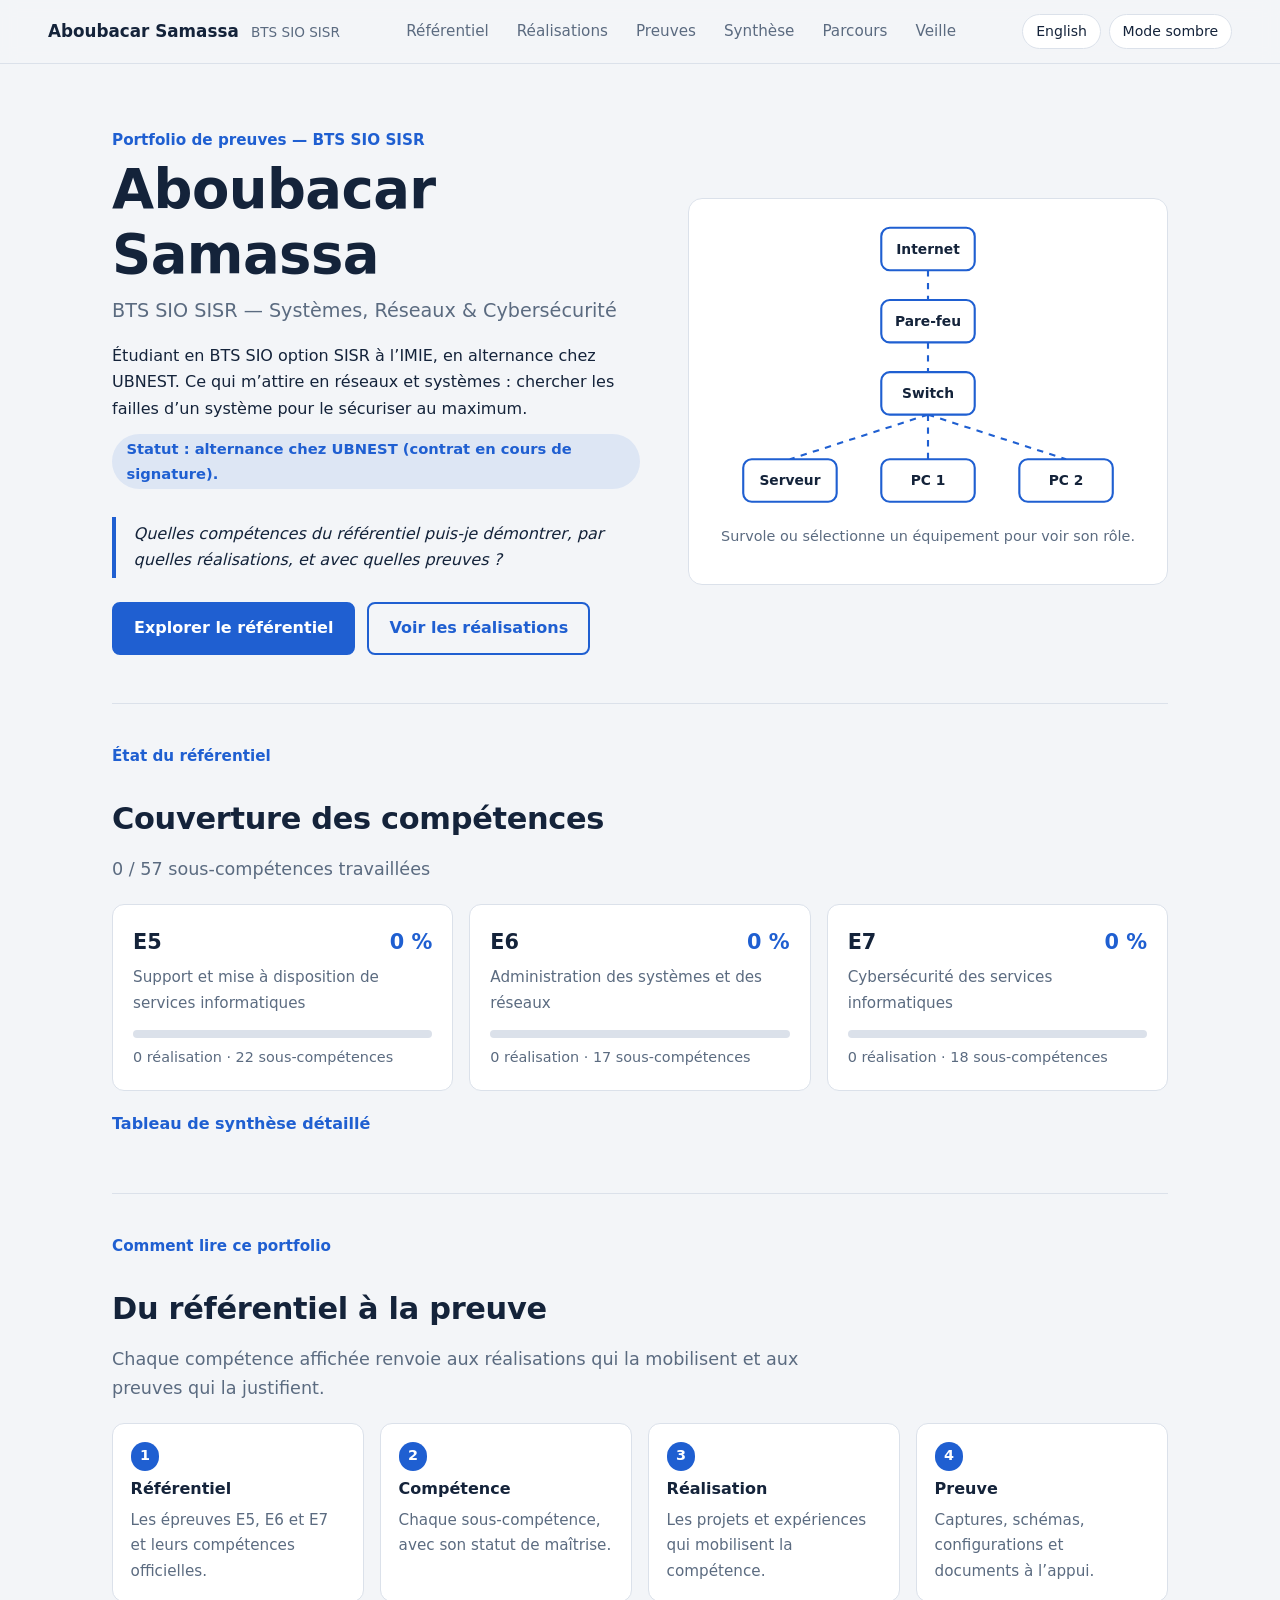
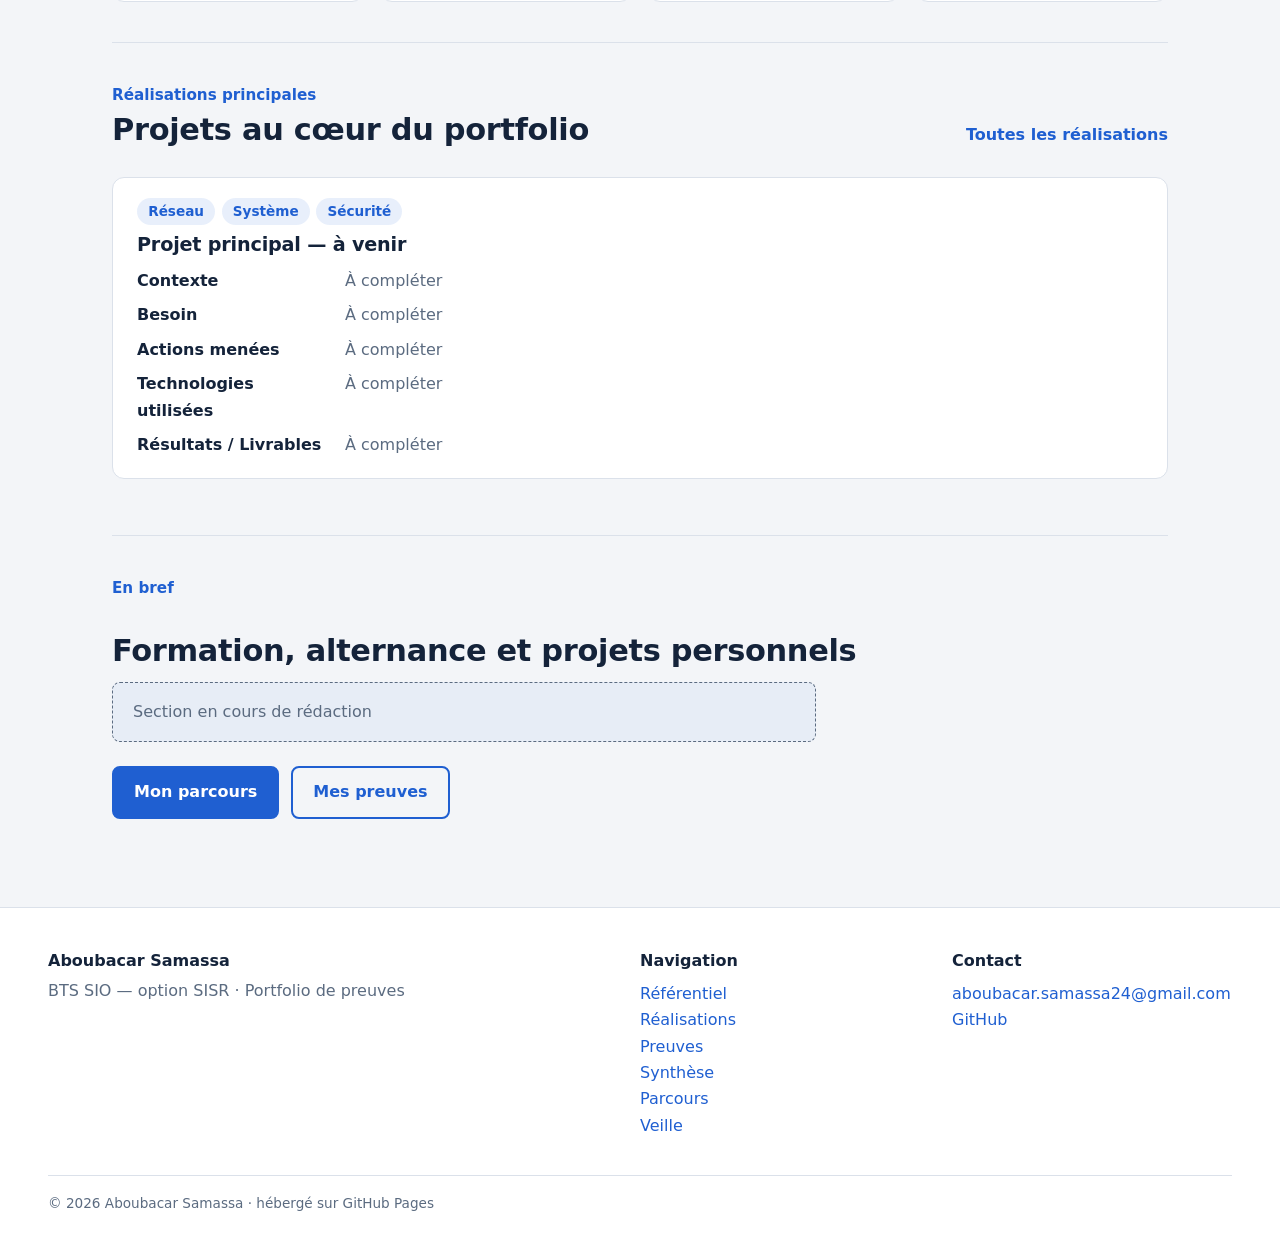
==== index.html @ 6299eace "Add files via upload" ====
<!DOCTYPE html>
<html lang="fr" data-theme="light">
<head>
<meta charset="utf-8">
<meta name="viewport" content="width=device-width, initial-scale=1">
<title>Aboubacar Samassa — Portfolio BTS SIO SISR</title>
<meta name="description" content="Portfolio de preuves — BTS SIO SISR · Aboubacar Samassa">
<script>(function(){var d=document.documentElement;d.classList.add("js");try{var s=localStorage.getItem("theme");d.dataset.theme=s||(matchMedia("(prefers-color-scheme: dark)").matches?"dark":"light")}catch(e){}})()</script>
<link rel="stylesheet" href="style.css?v=3">
</head>
<body>
<a class="skip" href="#main">Aller au contenu</a>
<header class="topbar">
  <a class="marque" href="index.html">Aboubacar Samassa <span>BTS SIO SISR</span></a>
  <nav aria-label="Navigation principale"><ul><li><a href="referentiel.html">Référentiel</a></li><li><a href="realisations.html">Réalisations</a></li><li><a href="preuves.html">Preuves</a></li><li><a href="synthese.html">Synthèse</a></li><li><a href="parcours.html">Parcours</a></li><li><a href="veille.html">Veille</a></li></ul></nav>
  <div class="outils"><a class="outil" href="index-en.html" hreflang="en" lang="en">English</a>
  <button class="outil" id="theme" type="button" aria-pressed="false">Mode sombre</button></div>
</header>
<main id="main">
<section class="hero">
  <div class="hero-texte">
    <p class="surtitre">Portfolio de preuves — BTS SIO SISR</p>
    <h1>Aboubacar Samassa</h1>
    <p class="accroche">BTS SIO SISR — Systèmes, Réseaux & Cybersécurité</p>
    <p class="intro">Étudiant en BTS SIO option SISR à l’IMIE, en alternance chez UBNEST. Ce qui m’attire en réseaux et systèmes : chercher les failles d’un système pour le sécuriser au maximum.</p>
    <p class="statut">Statut : alternance chez UBNEST (contrat en cours de signature).</p>
    <blockquote>Quelles compétences du référentiel puis-je démontrer, par quelles réalisations, et avec quelles preuves ?</blockquote>
    <p class="actions"><a class="bouton" href="referentiel.html">Explorer le référentiel</a> <a class="bouton clair" href="realisations.html">Voir les réalisations</a></p>
  </div>
  <figure class="schema"><svg viewBox="0 0 420 285" role="group" aria-label="Schéma réseau interactif"><line class="lien" x1="210" y1="52" x2="210" y2="80"/><line class="lien" x1="210" y1="120" x2="210" y2="148"/><line class="lien" x1="210" y1="188" x2="80" y2="230"/><line class="lien" x1="210" y1="188" x2="210" y2="230"/><line class="lien" x1="210" y1="188" x2="340" y2="230"/><g class="noeud" tabindex="0" role="button" aria-label="Internet : le réseau public, d’où arrivent les flux entrants." data-desc="Internet : le réseau public, d’où arrivent les flux entrants."><rect x="166" y="12" width="88" height="40" rx="8"/><text x="210" y="32">Internet</text></g><g class="noeud" tabindex="0" role="button" aria-label="Pare-feu : filtre le trafic et protège le réseau interne." data-desc="Pare-feu : filtre le trafic et protège le réseau interne."><rect x="166" y="80" width="88" height="40" rx="8"/><text x="210" y="100">Pare-feu</text></g><g class="noeud" tabindex="0" role="button" aria-label="Switch : relie entre elles les machines du réseau local." data-desc="Switch : relie entre elles les machines du réseau local."><rect x="166" y="148" width="88" height="40" rx="8"/><text x="210" y="168">Switch</text></g><g class="noeud" tabindex="0" role="button" aria-label="Serveur : héberge les services (annuaire, fichiers, web…)." data-desc="Serveur : héberge les services (annuaire, fichiers, web…)."><rect x="36" y="230" width="88" height="40" rx="8"/><text x="80" y="250">Serveur</text></g><g class="noeud" tabindex="0" role="button" aria-label="Poste client : l’utilisateur accède aux services du réseau." data-desc="Poste client : l’utilisateur accède aux services du réseau."><rect x="166" y="230" width="88" height="40" rx="8"/><text x="210" y="250">PC 1</text></g><g class="noeud" tabindex="0" role="button" aria-label="Poste client : un autre utilisateur du même réseau local." data-desc="Poste client : un autre utilisateur du même réseau local."><rect x="296" y="230" width="88" height="40" rx="8"/><text x="340" y="250">PC 2</text></g></svg><figcaption id="legende" aria-live="polite">Survole ou sélectionne un équipement pour voir son rôle.</figcaption></figure>
</section>
<section class="section" id="couverture"><p class="surtitre">État du référentiel</p><h2>Couverture des compétences</h2>
  <p class="lead">0 / 57 sous-compétences travaillées</p><div class="cartes"><a class="carte" href="referentiel.html#e5">
      <div class="carte-tete"><strong>E5</strong><span class="pct">0 %</span></div><p class="carte-titre">Support et mise à disposition de services informatiques</p>
      <div class="barre" role="img" aria-label="E5 : 0 %"><i style="width:0%"></i></div>
      <p class="petit">0 réalisation · 22 sous-compétences</p></a><a class="carte" href="referentiel.html#e6">
      <div class="carte-tete"><strong>E6</strong><span class="pct">0 %</span></div><p class="carte-titre">Administration des systèmes et des réseaux</p>
      <div class="barre" role="img" aria-label="E6 : 0 %"><i style="width:0%"></i></div>
      <p class="petit">0 réalisation · 17 sous-compétences</p></a><a class="carte" href="referentiel.html#e7">
      <div class="carte-tete"><strong>E7</strong><span class="pct">0 %</span></div><p class="carte-titre">Cybersécurité des services informatiques</p>
      <div class="barre" role="img" aria-label="E7 : 0 %"><i style="width:0%"></i></div>
      <p class="petit">0 réalisation · 18 sous-compétences</p></a></div>
  <p><a class="lien-fort" href="synthese.html">Tableau de synthèse détaillé</a></p></section>
<section class="section"><p class="surtitre">Comment lire ce portfolio</p><h2>Du référentiel à la preuve</h2>
  <p class="lead">Chaque compétence affichée renvoie aux réalisations qui la mobilisent et aux preuves qui la justifient.</p><ol class="etapes"><li><strong>Référentiel</strong><span>Les épreuves E5, E6 et E7 et leurs compétences officielles.</span></li><li><strong>Compétence</strong><span>Chaque sous-compétence, avec son statut de maîtrise.</span></li><li><strong>Réalisation</strong><span>Les projets et expériences qui mobilisent la compétence.</span></li><li><strong>Preuve</strong><span>Captures, schémas, configurations et documents à l’appui.</span></li></ol></section>
<section class="section"><p class="surtitre">Réalisations principales</p>
  <div class="entete-ligne"><h2>Projets au cœur du portfolio</h2><a class="lien-fort" href="realisations.html">Toutes les réalisations</a></div>
  <article class="fiche"><div class="tags"><span class="tag">Réseau</span><span class="tag">Système</span><span class="tag">Sécurité</span></div><h3>Projet principal — à venir</h3><dl><dt>Contexte</dt><dd>À compléter</dd><dt>Besoin</dt><dd>À compléter</dd><dt>Actions menées</dt><dd>À compléter</dd><dt>Technologies utilisées</dt><dd>À compléter</dd><dt>Résultats / Livrables</dt><dd>À compléter</dd></dl></article></section>
<section class="section"><p class="surtitre">En bref</p><h2>Formation, alternance et projets personnels</h2>
  <p class="placeholder">Section en cours de rédaction</p>
  <p class="actions"><a class="bouton" href="parcours.html">Mon parcours</a> <a class="bouton clair" href="preuves.html">Mes preuves</a></p></section>
</main>
<footer class="pied">
  <div><strong>Aboubacar Samassa</strong><p>BTS SIO — option SISR · Portfolio de preuves</p></div>
  <div><strong>Navigation</strong><ul><li><a href="referentiel.html">Référentiel</a></li><li><a href="realisations.html">Réalisations</a></li><li><a href="preuves.html">Preuves</a></li><li><a href="synthese.html">Synthèse</a></li><li><a href="parcours.html">Parcours</a></li><li><a href="veille.html">Veille</a></li></ul></div>
  <div><strong>Contact</strong><ul><li><a href="mailto:aboubacar.samassa24@gmail.com">aboubacar.samassa24@gmail.com</a></li><li><a href="https://github.com/Ubasams24">GitHub</a></li></ul></div>
  <p class="copy">© 2026 Aboubacar Samassa · hébergé sur GitHub Pages</p>
</footer>
<script src="script.js?v=3"></script>
</body>
</html>
---- style.css ----
:root{
  --fond:#f3f5f8; --carte:#fff; --encre:#14233a; --doux:#5b6b80; --accent:#1f5fd1; --accent-fort:#184fb0;
  --filet:#dbe1ea; --barre:rgba(243,245,248,.92); --th-fond:#14233a; --th-texte:#fff; --sur-accent:#fff;
  --teinte:rgba(31,95,209,.1); --teinte-faible:rgba(31,95,209,.05); --ombre:rgba(20,35,58,.1); color-scheme:light;
}
:root[data-theme="dark"]{
  --fond:#0e1624; --carte:#16223a; --encre:#e6edf7; --doux:#9fb0c7; --accent:#6ea0ff; --accent-fort:#8db4ff;
  --filet:#263553; --barre:rgba(14,22,36,.92); --th-fond:#223457; --th-texte:#e6edf7; --sur-accent:#0b1626;
  --teinte:rgba(110,160,255,.16); --teinte-faible:rgba(110,160,255,.07); --ombre:rgba(0,0,0,.4); color-scheme:dark;
}
*{box-sizing:border-box}
html{scroll-behavior:smooth}
body{margin:0;background:var(--fond);color:var(--encre);font-family:system-ui,-apple-system,"Segoe UI",Roboto,sans-serif;
  line-height:1.65;transition:background-color .3s,color .3s}
a{color:var(--accent)}
:focus-visible{outline:3px solid var(--accent);outline-offset:3px}
.skip{position:absolute;left:-999px}
.skip:focus{left:1rem;top:1rem;background:var(--carte);padding:.5rem 1rem;z-index:20}

.topbar{position:sticky;top:0;z-index:10;background:var(--barre);backdrop-filter:blur(8px);border-bottom:1px solid var(--filet);
  display:flex;align-items:center;justify-content:space-between;gap:1rem;padding:.8rem clamp(1rem,4vw,3rem);flex-wrap:wrap}
.marque{color:var(--encre);text-decoration:none;font-weight:700;font-size:1.05rem}
.marque span{font-weight:500;color:var(--doux);font-size:.85rem;margin-left:.4rem}
.topbar ul{list-style:none;display:flex;gap:.25rem;margin:0;padding:0;flex-wrap:wrap}
.topbar nav a{display:block;padding:.4rem .75rem;border-radius:6px;color:var(--doux);text-decoration:none;font-size:.95rem}
.topbar nav a:hover{color:var(--encre);background:var(--teinte-faible)}
.topbar nav a[aria-current="page"]{color:var(--accent);font-weight:600;background:var(--teinte)}
.outils{display:flex;gap:.5rem;align-items:center}
.outil{border:1px solid var(--filet);background:var(--carte);color:var(--encre);padding:.3rem .8rem;border-radius:99px;
  font:inherit;font-size:.88rem;cursor:pointer;text-decoration:none}
.outil:hover{border-color:var(--accent);color:var(--accent)}
.outil[aria-pressed="true"]{background:var(--accent);color:var(--sur-accent);border-color:var(--accent)}

main{max-width:72rem;margin:0 auto;padding:0 clamp(1rem,4vw,3rem) 3rem}
h1,h2,h3{line-height:1.2;letter-spacing:-.01em}
h1{font-size:clamp(2.2rem,5vw,3.4rem);margin:.2rem 0 .5rem}
h2{font-size:clamp(1.5rem,2.6vw,1.9rem);margin:2rem 0 .75rem}
h3{font-size:1.2rem;margin:.5rem 0 .75rem}
.surtitre{color:var(--accent);font-weight:600;font-size:.95rem;margin:0}
.lead{color:var(--doux);font-size:1.1rem;max-width:44rem}
.petit{color:var(--doux);font-size:.9rem;margin:.5rem 0 0}

.hero{display:grid;grid-template-columns:1.1fr 1fr;gap:3rem;align-items:center;padding:4rem 0 3rem}
.accroche{font-size:1.2rem;color:var(--doux);margin:0 0 1rem}
.intro{max-width:36rem;margin:.5rem 0}
.statut{display:inline-block;background:var(--teinte);color:var(--accent);border-radius:99px;padding:.2rem .9rem;font-weight:600;font-size:.92rem;margin:.25rem 0}
blockquote{margin:1.5rem 0;padding:.25rem 0 .25rem 1.1rem;border-left:4px solid var(--accent);font-style:italic;max-width:34rem}
.actions{display:flex;gap:.75rem;flex-wrap:wrap;margin:1.5rem 0 0}
.bouton{display:inline-block;background:var(--accent);color:var(--sur-accent);text-decoration:none;padding:.7rem 1.25rem;
  border-radius:8px;font-weight:600;border:2px solid var(--accent)}
.bouton:hover{background:var(--accent-fort);border-color:var(--accent-fort)}
.bouton.clair{background:transparent;color:var(--accent)}
.bouton.clair:hover{background:var(--teinte-faible)}

/* schéma réseau */
.schema{margin:0;background:var(--carte);border:1px solid var(--filet);border-radius:14px;padding:1rem}
.schema svg{width:100%;height:auto;display:block}
.lien{stroke:var(--accent);stroke-width:2;stroke-dasharray:6 6;animation:flux 1.2s linear infinite}
@keyframes flux{to{stroke-dashoffset:-12}}
.noeud{cursor:pointer;outline:none}
.noeud rect{fill:var(--carte);stroke:var(--accent);stroke-width:2;transition:fill .2s}
.noeud text{fill:var(--encre);font-size:13px;font-weight:600;text-anchor:middle;dominant-baseline:central;pointer-events:none;transition:fill .2s}
.noeud:hover rect,.noeud:focus rect,.noeud.actif rect{fill:var(--accent)}
.noeud:hover text,.noeud:focus text,.noeud.actif text{fill:var(--sur-accent)}
.noeud:focus-visible rect{stroke-width:4}
.schema figcaption{color:var(--doux);font-size:.9rem;margin-top:.5rem;min-height:3em;text-align:center}

.placeholder{border:1px dashed var(--doux);border-radius:8px;padding:1rem 1.25rem;color:var(--doux);background:var(--teinte-faible);max-width:44rem;margin:.5rem 0}
.section{border-top:1px solid var(--filet);padding:2.5rem 0}
.entete-ligne{display:flex;justify-content:space-between;align-items:baseline;gap:1rem;flex-wrap:wrap}
.entete-ligne h2{margin:.25rem 0 .75rem}
.lien-fort{font-weight:600;text-decoration:none}
.lien-fort:hover{text-decoration:underline}

.cartes{display:grid;grid-template-columns:repeat(3,1fr);gap:1rem;margin:1.25rem 0}
.carte{display:block;background:var(--carte);border:1px solid var(--filet);border-radius:12px;padding:1.25rem;text-decoration:none;color:var(--encre)}
.carte:hover{border-color:var(--accent)}
.carte-tete{display:flex;justify-content:space-between;align-items:baseline;font-size:1.3rem}
.pct{color:var(--accent);font-weight:700}
.carte-titre{margin:.4rem 0 .9rem;color:var(--doux);font-size:.95rem}
.barre{height:8px;border-radius:99px;background:var(--filet);overflow:hidden}
.barre i{display:block;height:100%;background:var(--accent);transition:width 1s ease .3s}

.etapes{list-style:none;counter-reset:e;display:grid;grid-template-columns:repeat(4,1fr);gap:1rem;padding:0;margin:1.25rem 0 0}
.etapes li{counter-increment:e;background:var(--carte);border:1px solid var(--filet);border-radius:12px;padding:1.1rem;display:flex;flex-direction:column;gap:.35rem}
.etapes li::before{content:counter(e);width:1.8rem;height:1.8rem;border-radius:50%;background:var(--accent);color:var(--sur-accent);display:grid;place-items:center;font-weight:700;font-size:.9rem}
.etapes span{color:var(--doux);font-size:.95rem}

.fiche{background:var(--carte);border:1px solid var(--filet);border-radius:12px;padding:1.25rem 1.5rem;margin:1rem 0}
.tags{display:flex;gap:.4rem;flex-wrap:wrap}
.tag{background:var(--teinte);color:var(--accent);border-radius:99px;padding:.15rem .7rem;font-size:.85rem;font-weight:600}
.fiche dl{margin:0;display:grid;grid-template-columns:12rem 1fr;gap:.5rem 1rem}
.fiche dt{font-weight:600}
.fiche dd{margin:0;color:var(--doux)}

.entete-page{padding:3rem 0 .5rem}
.entete-page h1{font-size:clamp(1.9rem,4vw,2.6rem)}
.bloc{border-top:1px solid var(--filet);margin-top:1.75rem;padding-top:.25rem}
.table-wrap{overflow-x:auto}
table{border-collapse:collapse;width:100%;background:var(--carte)}
th,td{text-align:left;padding:.75rem 1rem;border:1px solid var(--filet)}
th{background:var(--th-fond);color:var(--th-texte)}

.pied{border-top:1px solid var(--filet);background:var(--carte);padding:2.5rem clamp(1rem,4vw,3rem) 1.5rem;display:grid;grid-template-columns:2fr 1fr 1fr;gap:2rem}
.pied ul{list-style:none;margin:.4rem 0 0;padding:0}
.pied a{text-decoration:none}
.pied a:hover{text-decoration:underline}
.pied p{margin:.25rem 0;color:var(--doux)}
.copy{grid-column:1/-1;font-size:.85rem;border-top:1px solid var(--filet);padding-top:1rem}

/* animations */
@view-transition{navigation:auto}
.js .reveal{opacity:0;transform:translateY(16px);transition:opacity .6s ease,transform .6s ease}
.js .reveal.visible{opacity:1;transform:none}
@keyframes monte{from{opacity:0;transform:translateY(18px)}to{opacity:1;transform:none}}
.hero-texte>*{animation:monte .7s ease both}
.hero-texte>:nth-child(2){animation-delay:.08s}.hero-texte>:nth-child(3){animation-delay:.16s}
.hero-texte>:nth-child(4){animation-delay:.24s}.hero-texte>:nth-child(5){animation-delay:.32s}
.hero-texte>:nth-child(6){animation-delay:.40s}.hero-texte>:nth-child(7){animation-delay:.48s}
.schema{animation:monte .8s ease .3s both}
.topbar nav a,.bouton,.carte,.fiche,.outil,.lien-fort{transition:background-color .2s,color .2s,border-color .2s,transform .2s,box-shadow .2s}
.bouton:hover{transform:translateY(-2px);box-shadow:0 6px 16px var(--ombre)}
.bouton:active{transform:none;box-shadow:none}
.carte:hover,.fiche:hover,.js .reveal.visible.carte:hover,.js .reveal.visible.fiche:hover{transform:translateY(-3px);box-shadow:0 8px 22px var(--ombre)}

@media (max-width:860px){
  .hero{grid-template-columns:1fr;gap:1.5rem;padding-top:2.5rem}
  .cartes,.etapes{grid-template-columns:1fr}
  .fiche dl{grid-template-columns:1fr;gap:.1rem}
  .fiche dd{margin-bottom:.6rem}
  .pied{grid-template-columns:1fr}
}
@media (prefers-reduced-motion:reduce){
  *,*::before,*::after{animation:none !important;transition:none !important}
  html{scroll-behavior:auto}
}
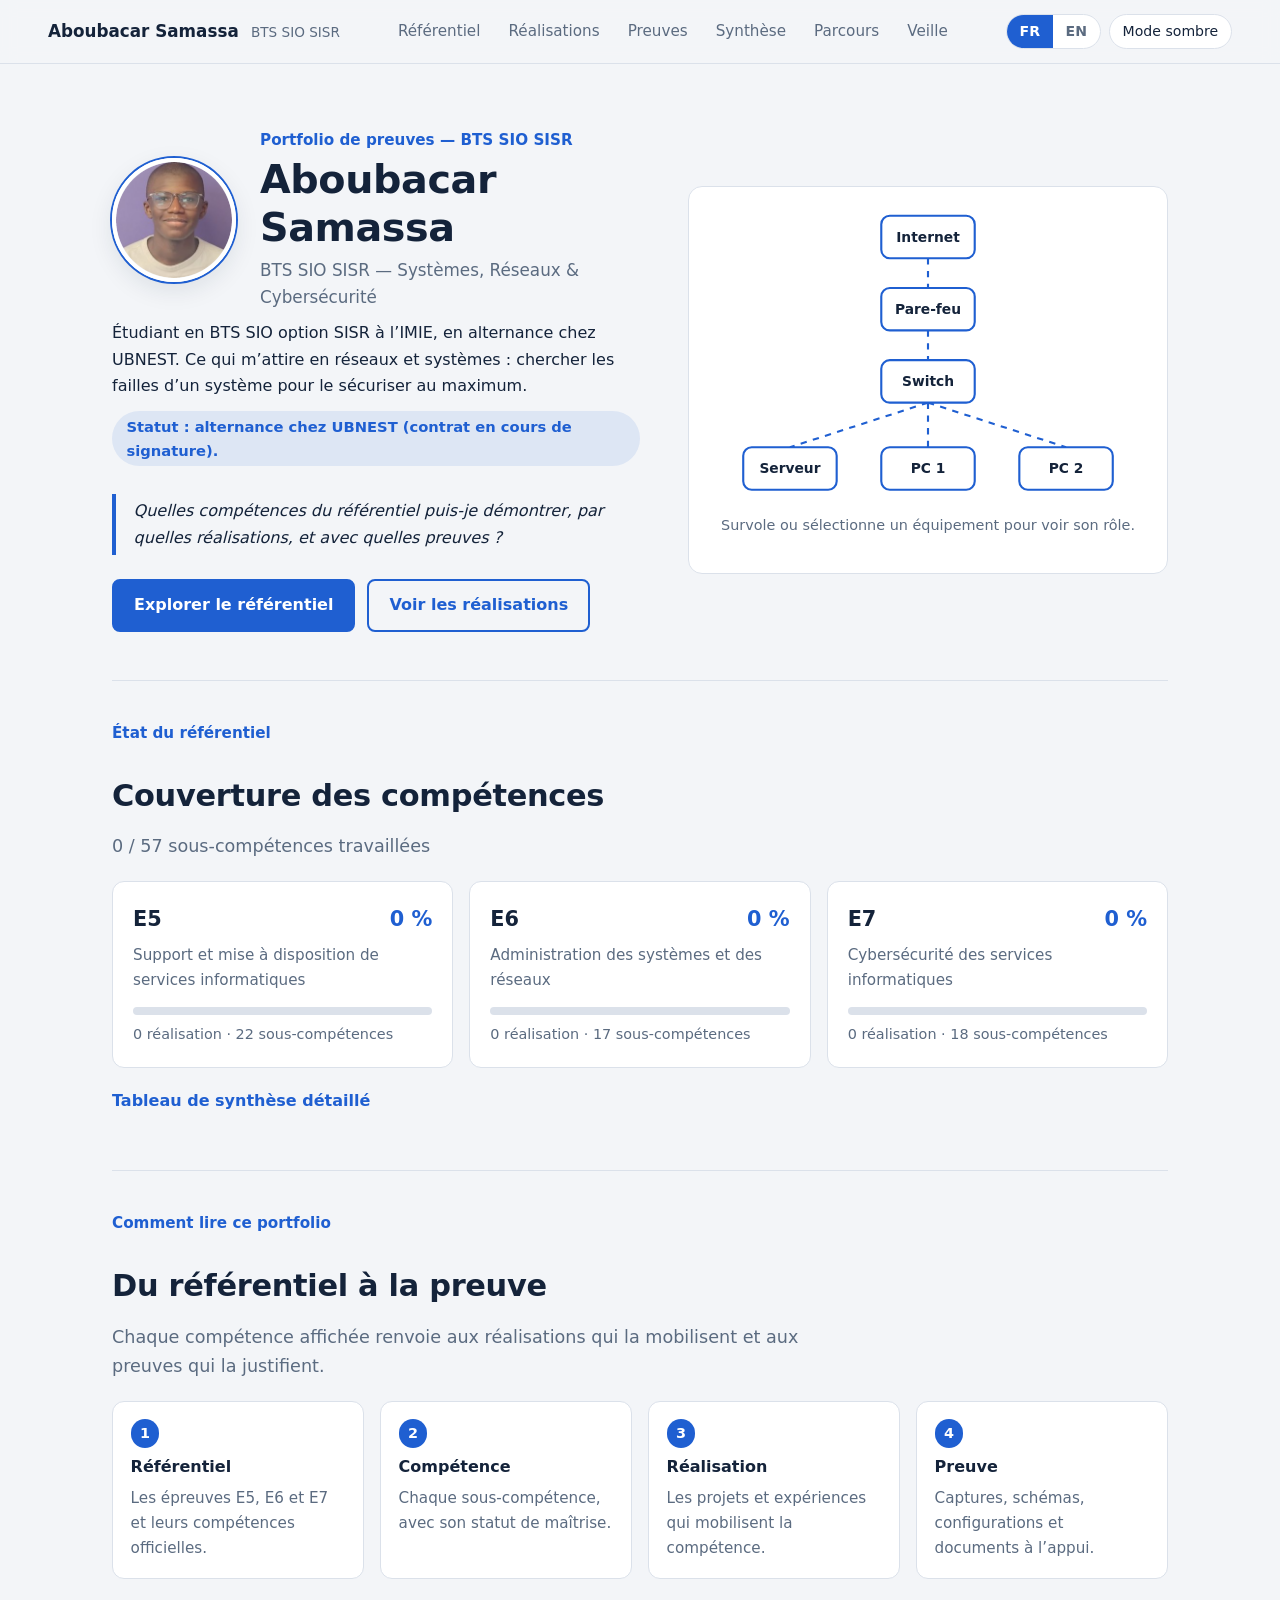
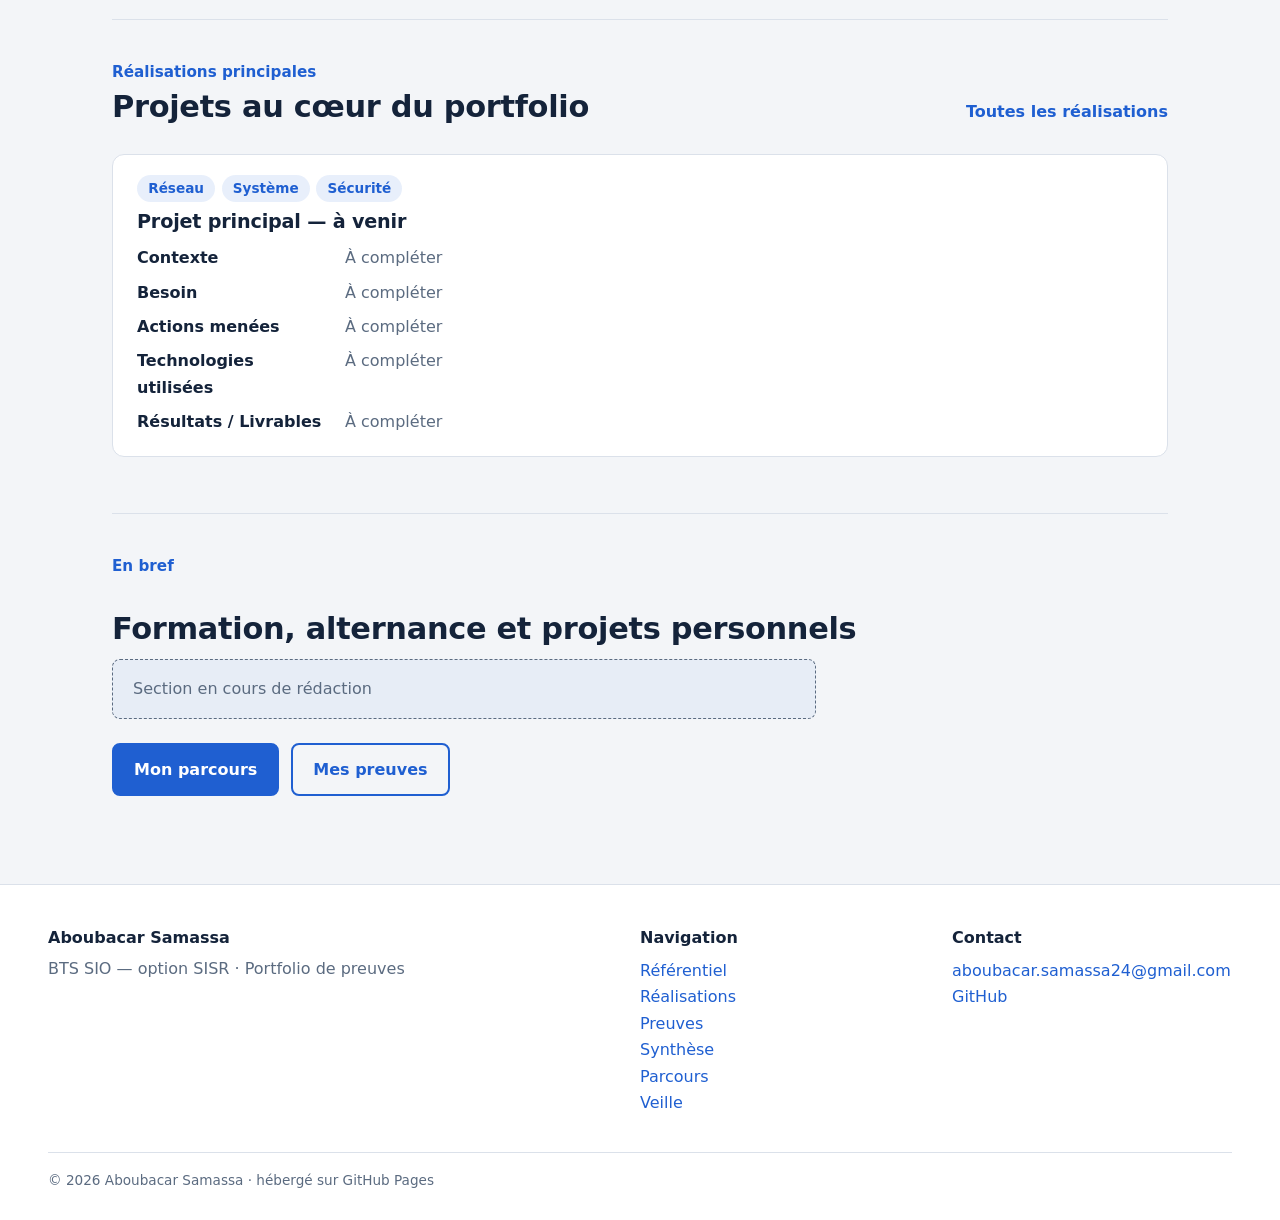
==== commit 86189b70: "Add files via upload" ====
--- a/index.html
+++ b/index.html
@@ -13,15 +13,16 @@
 <header class="topbar">
   <a class="marque" href="index.html">Aboubacar Samassa <span>BTS SIO SISR</span></a>
   <nav aria-label="Navigation principale"><ul><li><a href="referentiel.html">Référentiel</a></li><li><a href="realisations.html">Réalisations</a></li><li><a href="preuves.html">Preuves</a></li><li><a href="synthese.html">Synthèse</a></li><li><a href="parcours.html">Parcours</a></li><li><a href="veille.html">Veille</a></li></ul></nav>
-  <div class="outils"><a class="outil" href="index-en.html" hreflang="en" lang="en">English</a>
+  <div class="outils"><div class="langues" role="group" aria-label="Langue / Language"><span aria-current="true" title="Français">FR</span><a href="index-en.html" lang="en" hreflang="en" title="English">EN</a></div>
   <button class="outil" id="theme" type="button" aria-pressed="false">Mode sombre</button></div>
 </header>
 <main id="main">
 <section class="hero">
   <div class="hero-texte">
-    <p class="surtitre">Portfolio de preuves — BTS SIO SISR</p>
-    <h1>Aboubacar Samassa</h1>
-    <p class="accroche">BTS SIO SISR — Systèmes, Réseaux & Cybersécurité</p>
+    <div class="identite">
+      <img class="portrait" src="photo.png" width="480" height="480" alt="Portrait d’Aboubacar Samassa">
+      <div><p class="surtitre">Portfolio de preuves — BTS SIO SISR</p><h1>Aboubacar Samassa</h1><p class="accroche">BTS SIO SISR — Systèmes, Réseaux & Cybersécurité</p></div>
+    </div>
     <p class="intro">Étudiant en BTS SIO option SISR à l’IMIE, en alternance chez UBNEST. Ce qui m’attire en réseaux et systèmes : chercher les failles d’un système pour le sécuriser au maximum.</p>
     <p class="statut">Statut : alternance chez UBNEST (contrat en cours de signature).</p>
     <blockquote>Quelles compétences du référentiel puis-je démontrer, par quelles réalisations, et avec quelles preuves ?</blockquote>
--- a/style.css
+++ b/style.css
@@ -134,3 +134,24 @@
   *,*::before,*::after{animation:none !important;transition:none !important}
   html{scroll-behavior:auto}
 }
+
+/* sélecteur de langue FR | EN */
+.langues{display:flex;border:1px solid var(--filet);border-radius:99px;overflow:hidden;background:var(--carte)}
+.langues a,.langues span{padding:.3rem .8rem;font-size:.88rem;font-weight:600;text-decoration:none;color:var(--doux);transition:background-color .2s,color .2s}
+.langues a:hover{background:var(--teinte-faible);color:var(--accent)}
+.langues [aria-current]{background:var(--accent);color:var(--sur-accent)}
+
+/* portrait */
+.identite{display:flex;align-items:center;gap:1.5rem;flex-wrap:wrap;margin-bottom:.5rem}
+.identite h1{font-size:clamp(2rem,4vw,2.9rem)}
+.identite .accroche{margin-bottom:0}
+.portrait{width:clamp(96px,14vw,140px);height:auto;aspect-ratio:1;border-radius:50%;object-fit:cover;flex:none;
+  border:4px solid var(--carte);box-shadow:0 0 0 2px var(--accent),0 8px 24px var(--ombre)}
+
+/* portrait à côté du nom */
+.identite{flex-wrap:nowrap}
+.identite>div{min-width:0}
+.identite h1{font-size:clamp(1.9rem,3.1vw,2.6rem);margin:.15rem 0 .35rem}
+.identite .accroche{font-size:1.05rem}
+.portrait{width:clamp(88px,10vw,124px)}
+@media (max-width:520px){.identite{flex-wrap:wrap}.portrait{width:104px}}
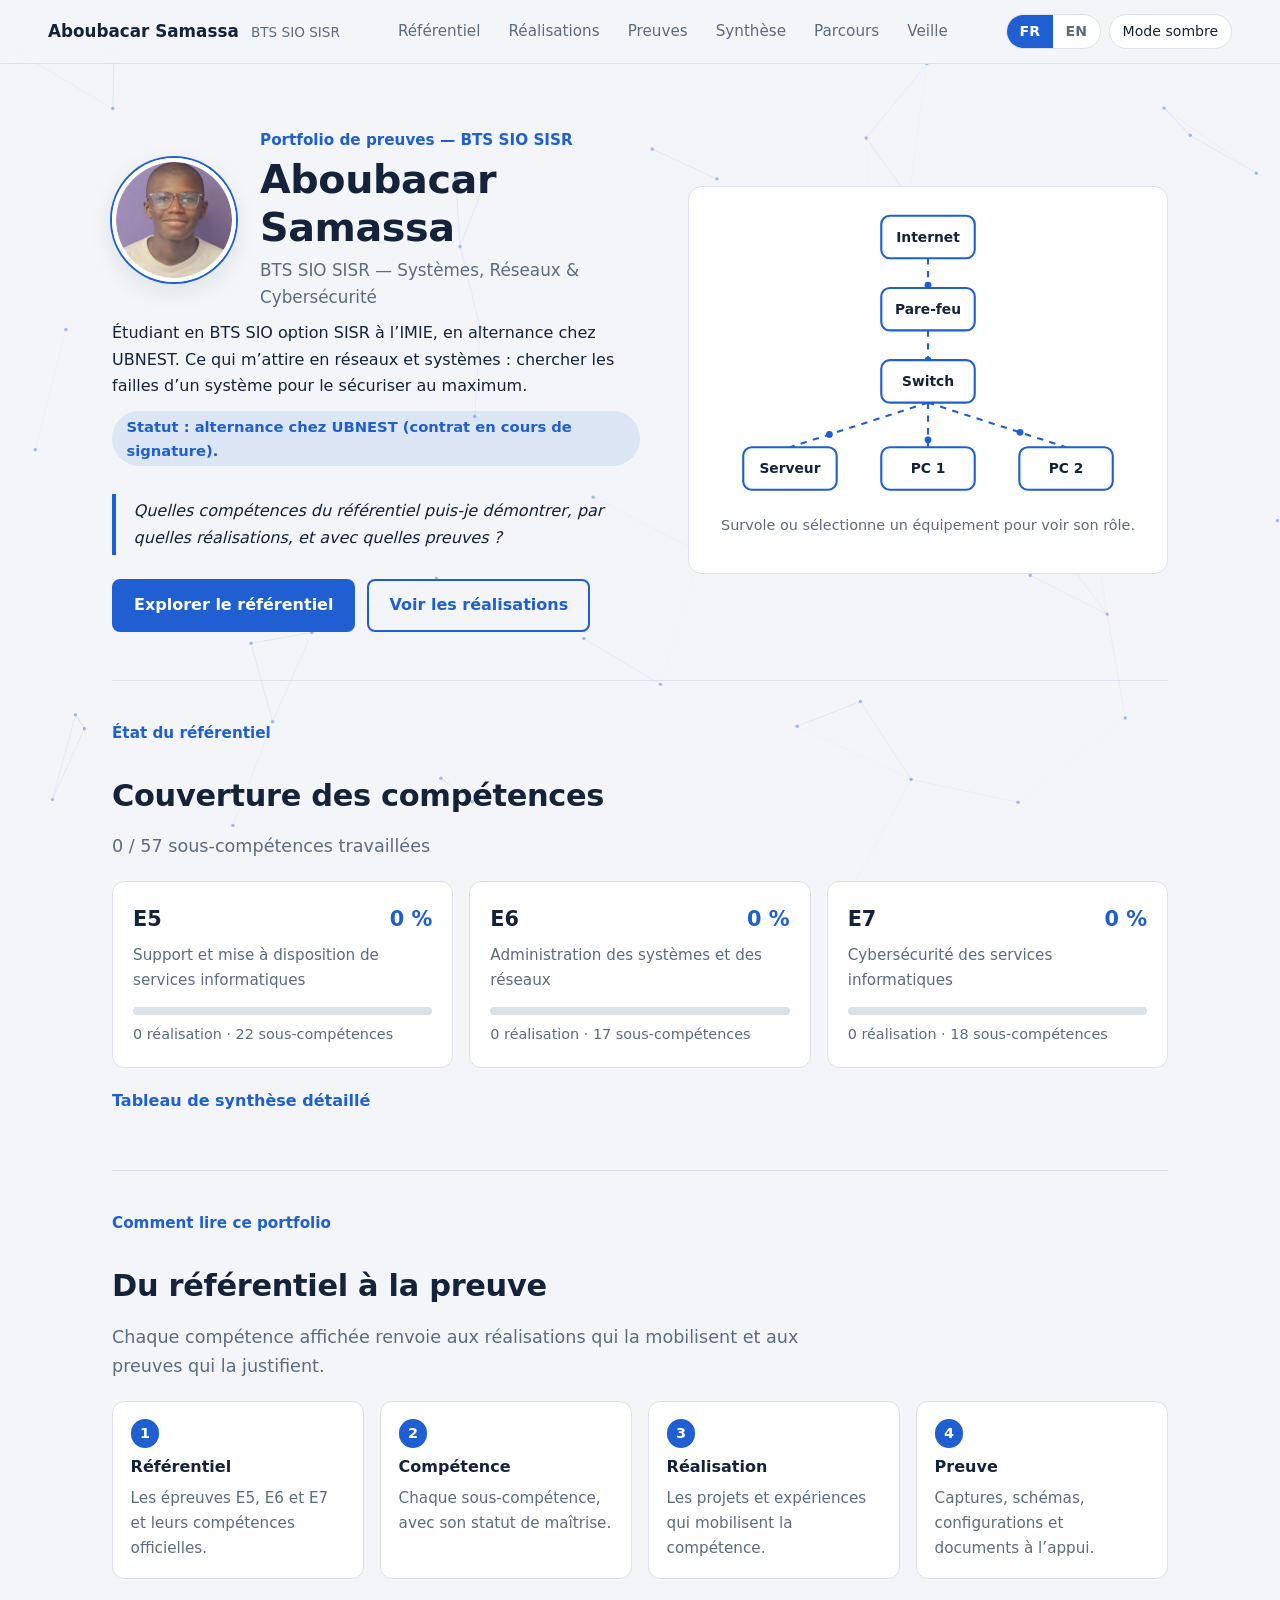
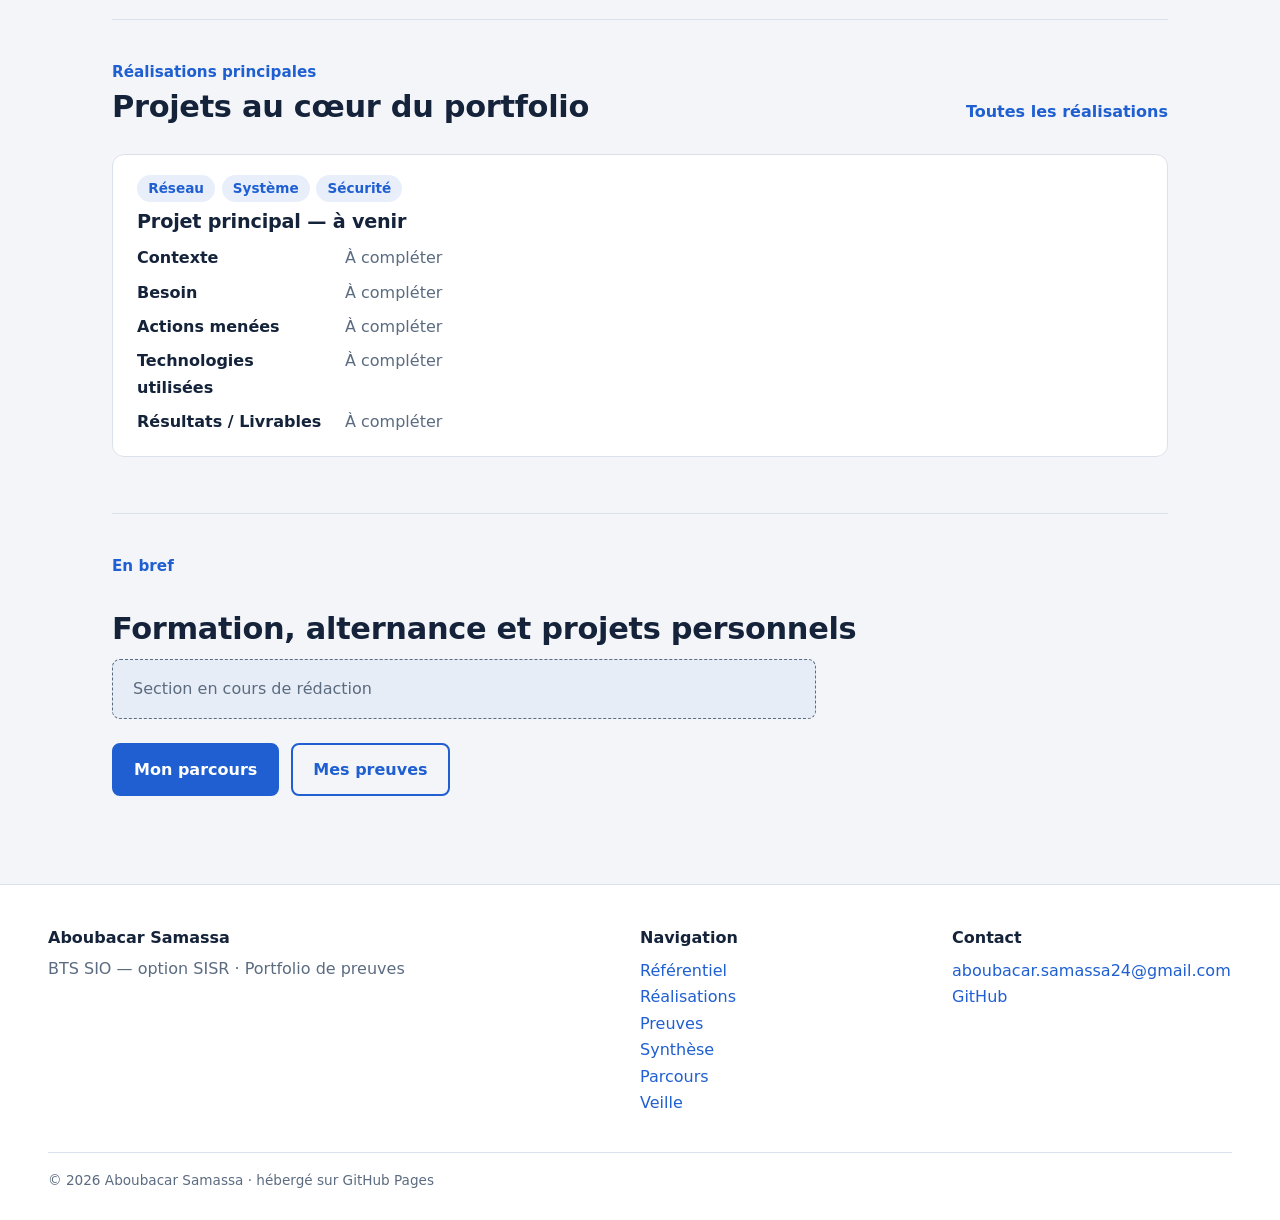
==== commit de89a4b3: "Add files via upload" ====
--- a/index.html
+++ b/index.html
@@ -6,9 +6,11 @@
 <title>Aboubacar Samassa — Portfolio BTS SIO SISR</title>
 <meta name="description" content="Portfolio de preuves — BTS SIO SISR · Aboubacar Samassa">
 <script>(function(){var d=document.documentElement;d.classList.add("js");try{var s=localStorage.getItem("theme");d.dataset.theme=s||(matchMedia("(prefers-color-scheme: dark)").matches?"dark":"light")}catch(e){}})()</script>
-<link rel="stylesheet" href="style.css?v=3">
+<link rel="stylesheet" href="style.css?v=4">
 </head>
 <body>
+<canvas id="fond" aria-hidden="true"></canvas>
+<div id="progression" aria-hidden="true"></div>
 <a class="skip" href="#main">Aller au contenu</a>
 <header class="topbar">
   <a class="marque" href="index.html">Aboubacar Samassa <span>BTS SIO SISR</span></a>
@@ -28,7 +30,7 @@
     <blockquote>Quelles compétences du référentiel puis-je démontrer, par quelles réalisations, et avec quelles preuves ?</blockquote>
     <p class="actions"><a class="bouton" href="referentiel.html">Explorer le référentiel</a> <a class="bouton clair" href="realisations.html">Voir les réalisations</a></p>
   </div>
-  <figure class="schema"><svg viewBox="0 0 420 285" role="group" aria-label="Schéma réseau interactif"><line class="lien" x1="210" y1="52" x2="210" y2="80"/><line class="lien" x1="210" y1="120" x2="210" y2="148"/><line class="lien" x1="210" y1="188" x2="80" y2="230"/><line class="lien" x1="210" y1="188" x2="210" y2="230"/><line class="lien" x1="210" y1="188" x2="340" y2="230"/><g class="noeud" tabindex="0" role="button" aria-label="Internet : le réseau public, d’où arrivent les flux entrants." data-desc="Internet : le réseau public, d’où arrivent les flux entrants."><rect x="166" y="12" width="88" height="40" rx="8"/><text x="210" y="32">Internet</text></g><g class="noeud" tabindex="0" role="button" aria-label="Pare-feu : filtre le trafic et protège le réseau interne." data-desc="Pare-feu : filtre le trafic et protège le réseau interne."><rect x="166" y="80" width="88" height="40" rx="8"/><text x="210" y="100">Pare-feu</text></g><g class="noeud" tabindex="0" role="button" aria-label="Switch : relie entre elles les machines du réseau local." data-desc="Switch : relie entre elles les machines du réseau local."><rect x="166" y="148" width="88" height="40" rx="8"/><text x="210" y="168">Switch</text></g><g class="noeud" tabindex="0" role="button" aria-label="Serveur : héberge les services (annuaire, fichiers, web…)." data-desc="Serveur : héberge les services (annuaire, fichiers, web…)."><rect x="36" y="230" width="88" height="40" rx="8"/><text x="80" y="250">Serveur</text></g><g class="noeud" tabindex="0" role="button" aria-label="Poste client : l’utilisateur accède aux services du réseau." data-desc="Poste client : l’utilisateur accède aux services du réseau."><rect x="166" y="230" width="88" height="40" rx="8"/><text x="210" y="250">PC 1</text></g><g class="noeud" tabindex="0" role="button" aria-label="Poste client : un autre utilisateur du même réseau local." data-desc="Poste client : un autre utilisateur du même réseau local."><rect x="296" y="230" width="88" height="40" rx="8"/><text x="340" y="250">PC 2</text></g></svg><figcaption id="legende" aria-live="polite">Survole ou sélectionne un équipement pour voir son rôle.</figcaption></figure>
+  <figure class="schema"><svg viewBox="0 0 420 285" role="group" aria-label="Schéma réseau interactif"><line class="lien" x1="210" y1="52" x2="210" y2="80"/><line class="lien" x1="210" y1="120" x2="210" y2="148"/><line class="lien" x1="210" y1="188" x2="80" y2="230"/><line class="lien" x1="210" y1="188" x2="210" y2="230"/><line class="lien" x1="210" y1="188" x2="340" y2="230"/><circle class="paquet" r="3.2"><animateMotion dur="2.2s" repeatCount="indefinite" path="M210 52 L210 80"/></circle><circle class="paquet" r="3.2"><animateMotion dur="2.0s" repeatCount="indefinite" path="M210 120 L210 148"/></circle><circle class="paquet" r="3.2"><animateMotion dur="2.8s" repeatCount="indefinite" path="M210 188 L80 230"/></circle><circle class="paquet" r="3.2"><animateMotion dur="2.4s" repeatCount="indefinite" path="M210 188 L210 230"/></circle><circle class="paquet" r="3.2"><animateMotion dur="3.0s" repeatCount="indefinite" path="M210 188 L340 230"/></circle><g class="noeud" tabindex="0" role="button" aria-label="Internet : le réseau public, d’où arrivent les flux entrants." data-desc="Internet : le réseau public, d’où arrivent les flux entrants."><rect x="166" y="12" width="88" height="40" rx="8"/><text x="210" y="32">Internet</text></g><g class="noeud" tabindex="0" role="button" aria-label="Pare-feu : filtre le trafic et protège le réseau interne." data-desc="Pare-feu : filtre le trafic et protège le réseau interne."><rect x="166" y="80" width="88" height="40" rx="8"/><text x="210" y="100">Pare-feu</text></g><g class="noeud" tabindex="0" role="button" aria-label="Switch : relie entre elles les machines du réseau local." data-desc="Switch : relie entre elles les machines du réseau local."><rect x="166" y="148" width="88" height="40" rx="8"/><text x="210" y="168">Switch</text></g><g class="noeud" tabindex="0" role="button" aria-label="Serveur : héberge les services (annuaire, fichiers, web…)." data-desc="Serveur : héberge les services (annuaire, fichiers, web…)."><rect x="36" y="230" width="88" height="40" rx="8"/><text x="80" y="250">Serveur</text></g><g class="noeud" tabindex="0" role="button" aria-label="Poste client : l’utilisateur accède aux services du réseau." data-desc="Poste client : l’utilisateur accède aux services du réseau."><rect x="166" y="230" width="88" height="40" rx="8"/><text x="210" y="250">PC 1</text></g><g class="noeud" tabindex="0" role="button" aria-label="Poste client : un autre utilisateur du même réseau local." data-desc="Poste client : un autre utilisateur du même réseau local."><rect x="296" y="230" width="88" height="40" rx="8"/><text x="340" y="250">PC 2</text></g></svg><figcaption id="legende" aria-live="polite">Survole ou sélectionne un équipement pour voir son rôle.</figcaption></figure>
 </section>
 <section class="section" id="couverture"><p class="surtitre">État du référentiel</p><h2>Couverture des compétences</h2>
   <p class="lead">0 / 57 sous-compétences travaillées</p><div class="cartes"><a class="carte" href="referentiel.html#e5">
@@ -57,6 +59,7 @@
   <div><strong>Contact</strong><ul><li><a href="mailto:aboubacar.samassa24@gmail.com">aboubacar.samassa24@gmail.com</a></li><li><a href="https://github.com/Ubasams24">GitHub</a></li></ul></div>
   <p class="copy">© 2026 Aboubacar Samassa · hébergé sur GitHub Pages</p>
 </footer>
-<script src="script.js?v=3"></script>
+<script src="script.js?v=4"></script>
+<script src="fond.js?v=4"></script>
 </body>
 </html>
--- a/style.css
+++ b/style.css
@@ -155,3 +155,22 @@
 .identite .accroche{font-size:1.05rem}
 .portrait{width:clamp(88px,10vw,124px)}
 @media (max-width:520px){.identite{flex-wrap:wrap}.portrait{width:104px}}
+
+/* ===== Fond animé et animations discrètes ===== */
+#fond{position:fixed;inset:0;width:100%;height:100%;z-index:-1;pointer-events:none}
+#progression{position:fixed;top:0;left:0;right:0;height:3px;background:var(--accent);transform:scaleX(0);transform-origin:left;z-index:30;pointer-events:none}
+.paquet{fill:var(--accent)}
+
+/* soulignement qui glisse sous les liens du menu */
+.topbar nav a{position:relative}
+.topbar nav a::after{content:"";position:absolute;left:.75rem;right:.75rem;bottom:.2rem;height:2px;background:var(--accent);
+  transform:scaleX(0);transform-origin:left;transition:transform .25s ease}
+.topbar nav a:hover::after{transform:scaleX(1)}
+.topbar nav a[aria-current="page"]::after{display:none}
+
+/* halo lent autour du portrait */
+@keyframes halo{0%,100%{box-shadow:0 0 0 2px var(--accent),0 8px 24px var(--ombre)}
+  50%{box-shadow:0 0 0 2px var(--accent),0 0 0 9px var(--teinte-faible),0 8px 24px var(--ombre)}}
+.portrait{animation:halo 4.5s ease-in-out infinite}
+
+@media (prefers-reduced-motion:reduce){.paquet{display:none}#progression{transition:none}}
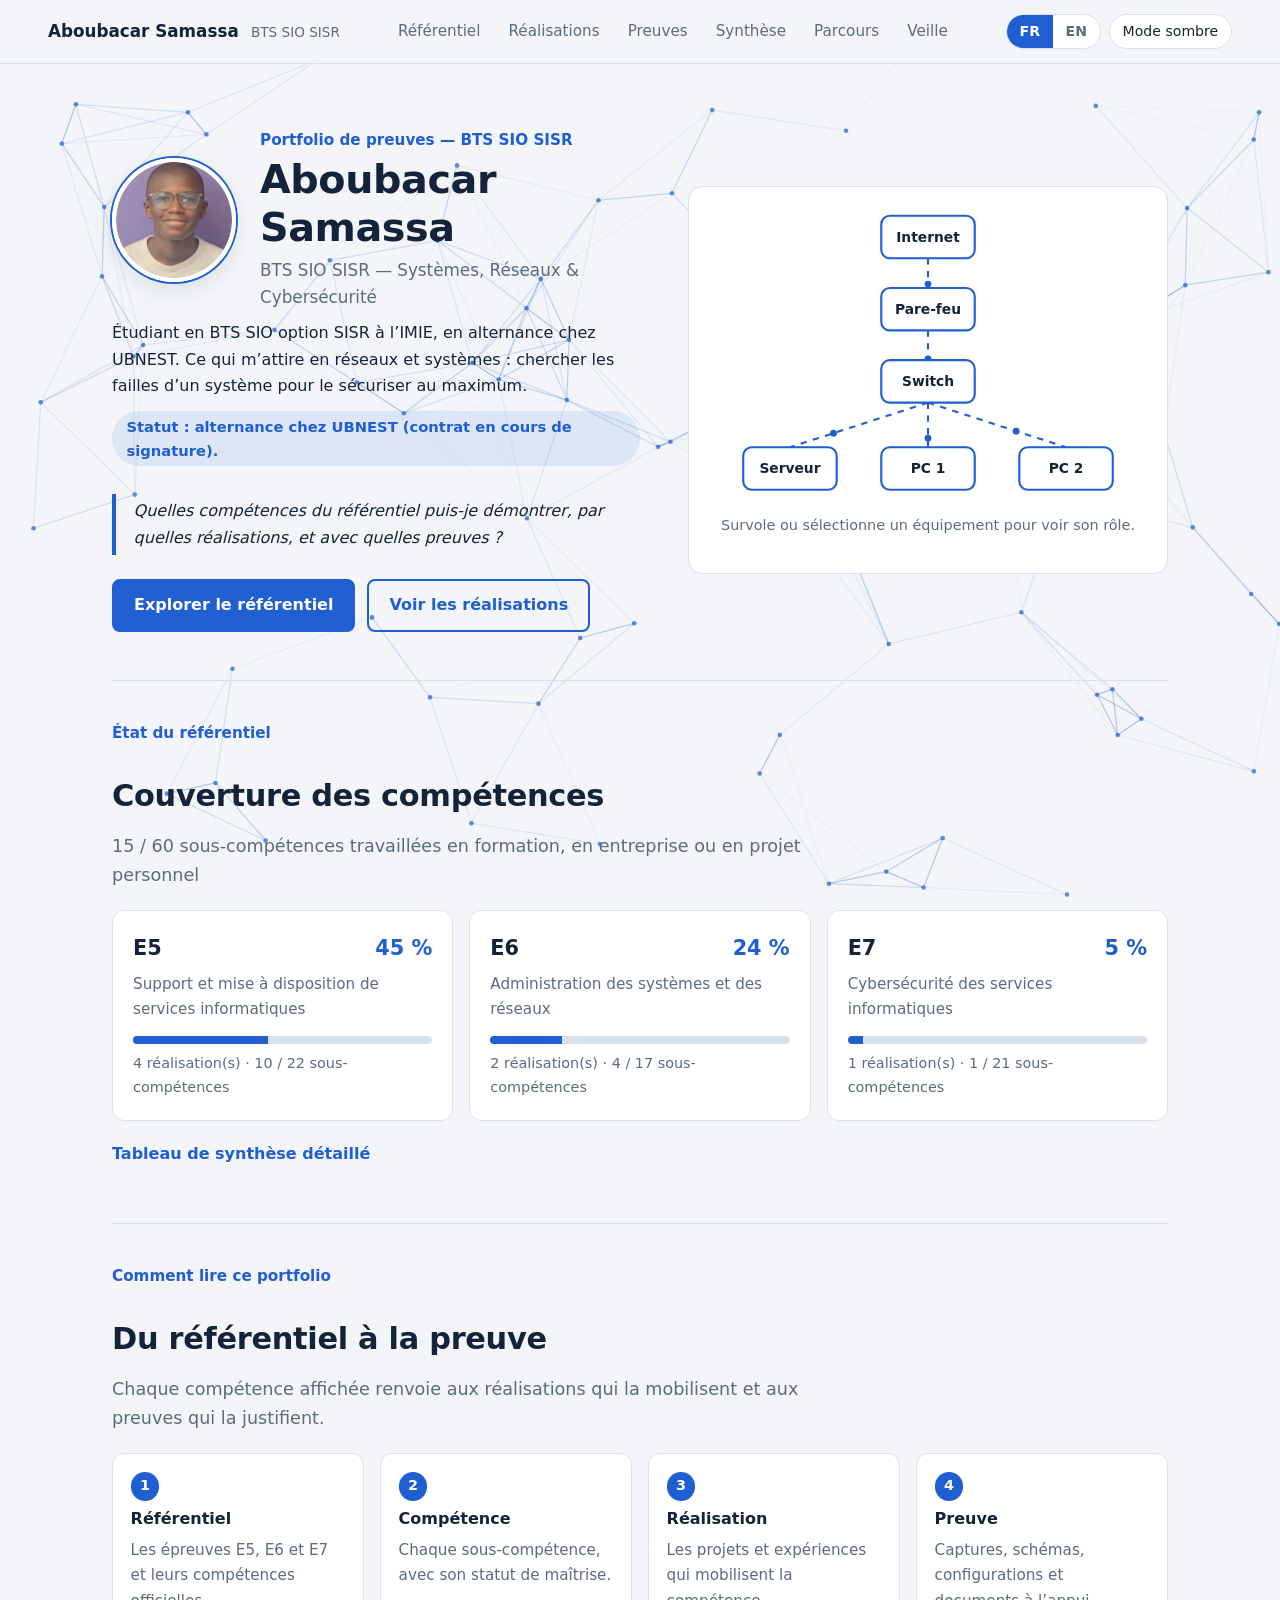
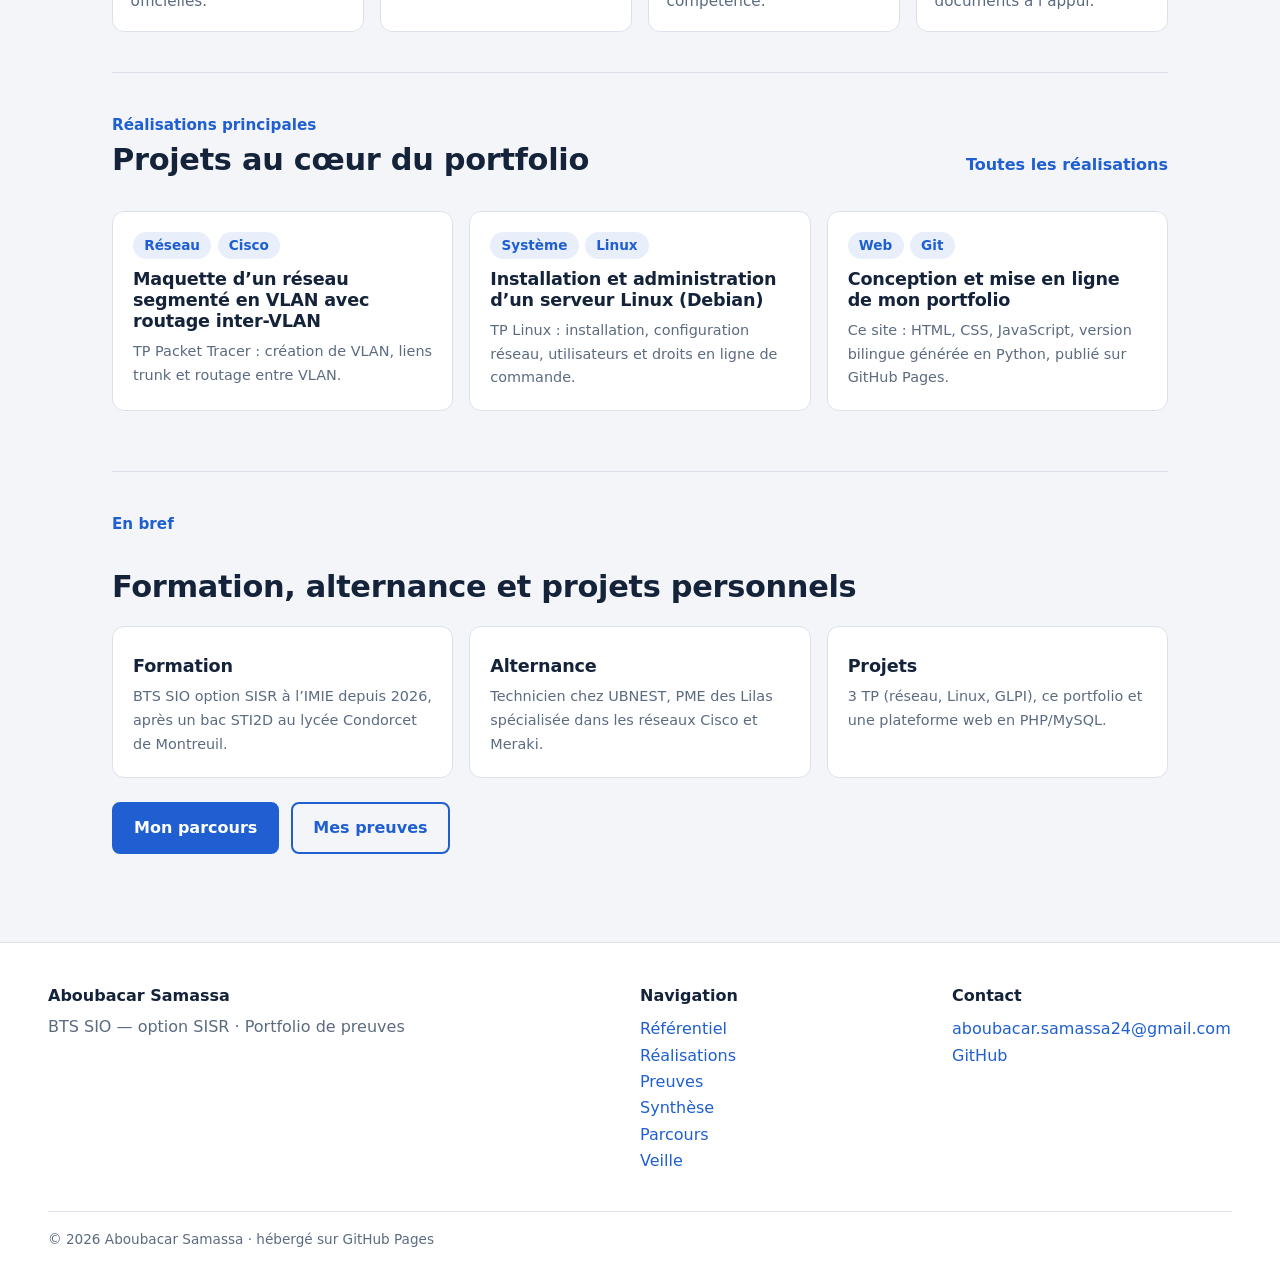
==== commit 0d57168c: "Add files via upload" ====
--- a/index.html
+++ b/index.html
@@ -6,7 +6,7 @@
 <title>Aboubacar Samassa — Portfolio BTS SIO SISR</title>
 <meta name="description" content="Portfolio de preuves — BTS SIO SISR · Aboubacar Samassa">
 <script>(function(){var d=document.documentElement;d.classList.add("js");try{var s=localStorage.getItem("theme");d.dataset.theme=s||(matchMedia("(prefers-color-scheme: dark)").matches?"dark":"light")}catch(e){}})()</script>
-<link rel="stylesheet" href="style.css?v=4">
+<link rel="stylesheet" href="style.css?v=5">
 </head>
 <body>
 <canvas id="fond" aria-hidden="true"></canvas>
@@ -33,24 +33,24 @@
   <figure class="schema"><svg viewBox="0 0 420 285" role="group" aria-label="Schéma réseau interactif"><line class="lien" x1="210" y1="52" x2="210" y2="80"/><line class="lien" x1="210" y1="120" x2="210" y2="148"/><line class="lien" x1="210" y1="188" x2="80" y2="230"/><line class="lien" x1="210" y1="188" x2="210" y2="230"/><line class="lien" x1="210" y1="188" x2="340" y2="230"/><circle class="paquet" r="3.2"><animateMotion dur="2.2s" repeatCount="indefinite" path="M210 52 L210 80"/></circle><circle class="paquet" r="3.2"><animateMotion dur="2.0s" repeatCount="indefinite" path="M210 120 L210 148"/></circle><circle class="paquet" r="3.2"><animateMotion dur="2.8s" repeatCount="indefinite" path="M210 188 L80 230"/></circle><circle class="paquet" r="3.2"><animateMotion dur="2.4s" repeatCount="indefinite" path="M210 188 L210 230"/></circle><circle class="paquet" r="3.2"><animateMotion dur="3.0s" repeatCount="indefinite" path="M210 188 L340 230"/></circle><g class="noeud" tabindex="0" role="button" aria-label="Internet : le réseau public, d’où arrivent les flux entrants." data-desc="Internet : le réseau public, d’où arrivent les flux entrants."><rect x="166" y="12" width="88" height="40" rx="8"/><text x="210" y="32">Internet</text></g><g class="noeud" tabindex="0" role="button" aria-label="Pare-feu : filtre le trafic et protège le réseau interne." data-desc="Pare-feu : filtre le trafic et protège le réseau interne."><rect x="166" y="80" width="88" height="40" rx="8"/><text x="210" y="100">Pare-feu</text></g><g class="noeud" tabindex="0" role="button" aria-label="Switch : relie entre elles les machines du réseau local." data-desc="Switch : relie entre elles les machines du réseau local."><rect x="166" y="148" width="88" height="40" rx="8"/><text x="210" y="168">Switch</text></g><g class="noeud" tabindex="0" role="button" aria-label="Serveur : héberge les services (annuaire, fichiers, web…)." data-desc="Serveur : héberge les services (annuaire, fichiers, web…)."><rect x="36" y="230" width="88" height="40" rx="8"/><text x="80" y="250">Serveur</text></g><g class="noeud" tabindex="0" role="button" aria-label="Poste client : l’utilisateur accède aux services du réseau." data-desc="Poste client : l’utilisateur accède aux services du réseau."><rect x="166" y="230" width="88" height="40" rx="8"/><text x="210" y="250">PC 1</text></g><g class="noeud" tabindex="0" role="button" aria-label="Poste client : un autre utilisateur du même réseau local." data-desc="Poste client : un autre utilisateur du même réseau local."><rect x="296" y="230" width="88" height="40" rx="8"/><text x="340" y="250">PC 2</text></g></svg><figcaption id="legende" aria-live="polite">Survole ou sélectionne un équipement pour voir son rôle.</figcaption></figure>
 </section>
 <section class="section" id="couverture"><p class="surtitre">État du référentiel</p><h2>Couverture des compétences</h2>
-  <p class="lead">0 / 57 sous-compétences travaillées</p><div class="cartes"><a class="carte" href="referentiel.html#e5">
-      <div class="carte-tete"><strong>E5</strong><span class="pct">0 %</span></div><p class="carte-titre">Support et mise à disposition de services informatiques</p>
-      <div class="barre" role="img" aria-label="E5 : 0 %"><i style="width:0%"></i></div>
-      <p class="petit">0 réalisation · 22 sous-compétences</p></a><a class="carte" href="referentiel.html#e6">
-      <div class="carte-tete"><strong>E6</strong><span class="pct">0 %</span></div><p class="carte-titre">Administration des systèmes et des réseaux</p>
-      <div class="barre" role="img" aria-label="E6 : 0 %"><i style="width:0%"></i></div>
-      <p class="petit">0 réalisation · 17 sous-compétences</p></a><a class="carte" href="referentiel.html#e7">
-      <div class="carte-tete"><strong>E7</strong><span class="pct">0 %</span></div><p class="carte-titre">Cybersécurité des services informatiques</p>
-      <div class="barre" role="img" aria-label="E7 : 0 %"><i style="width:0%"></i></div>
-      <p class="petit">0 réalisation · 18 sous-compétences</p></a></div>
+  <p class="lead">15 / 60 sous-compétences travaillées en formation, en entreprise ou en projet personnel</p><div class="cartes"><a class="carte" href="referentiel.html#e5">
+      <div class="carte-tete"><strong>E5</strong><span class="pct">45 %</span></div><p class="carte-titre">Support et mise à disposition de services informatiques</p>
+      <div class="barre" role="img" aria-label="E5 : 45 %"><i style="width:45%"></i></div>
+      <p class="petit">4 réalisation(s) · 10 / 22 sous-compétences</p></a><a class="carte" href="referentiel.html#e6">
+      <div class="carte-tete"><strong>E6</strong><span class="pct">24 %</span></div><p class="carte-titre">Administration des systèmes et des réseaux</p>
+      <div class="barre" role="img" aria-label="E6 : 24 %"><i style="width:24%"></i></div>
+      <p class="petit">2 réalisation(s) · 4 / 17 sous-compétences</p></a><a class="carte" href="referentiel.html#e7">
+      <div class="carte-tete"><strong>E7</strong><span class="pct">5 %</span></div><p class="carte-titre">Cybersécurité des services informatiques</p>
+      <div class="barre" role="img" aria-label="E7 : 5 %"><i style="width:5%"></i></div>
+      <p class="petit">1 réalisation(s) · 1 / 21 sous-compétences</p></a></div>
   <p><a class="lien-fort" href="synthese.html">Tableau de synthèse détaillé</a></p></section>
 <section class="section"><p class="surtitre">Comment lire ce portfolio</p><h2>Du référentiel à la preuve</h2>
   <p class="lead">Chaque compétence affichée renvoie aux réalisations qui la mobilisent et aux preuves qui la justifient.</p><ol class="etapes"><li><strong>Référentiel</strong><span>Les épreuves E5, E6 et E7 et leurs compétences officielles.</span></li><li><strong>Compétence</strong><span>Chaque sous-compétence, avec son statut de maîtrise.</span></li><li><strong>Réalisation</strong><span>Les projets et expériences qui mobilisent la compétence.</span></li><li><strong>Preuve</strong><span>Captures, schémas, configurations et documents à l’appui.</span></li></ol></section>
 <section class="section"><p class="surtitre">Réalisations principales</p>
   <div class="entete-ligne"><h2>Projets au cœur du portfolio</h2><a class="lien-fort" href="realisations.html">Toutes les réalisations</a></div>
-  <article class="fiche"><div class="tags"><span class="tag">Réseau</span><span class="tag">Système</span><span class="tag">Sécurité</span></div><h3>Projet principal — à venir</h3><dl><dt>Contexte</dt><dd>À compléter</dd><dt>Besoin</dt><dd>À compléter</dd><dt>Actions menées</dt><dd>À compléter</dd><dt>Technologies utilisées</dt><dd>À compléter</dd><dt>Résultats / Livrables</dt><dd>À compléter</dd></dl></article></section>
+  <div class="cartes"><a class="carte" href="realisations.html#tp-vlan"><div class="tags"><span class="tag">Réseau</span><span class="tag">Cisco</span></div><h3>Maquette d’un réseau segmenté en VLAN avec routage inter-VLAN</h3><p class="petit">TP Packet Tracer : création de VLAN, liens trunk et routage entre VLAN.</p></a><a class="carte" href="realisations.html#tp-linux"><div class="tags"><span class="tag">Système</span><span class="tag">Linux</span></div><h3>Installation et administration d’un serveur Linux (Debian)</h3><p class="petit">TP Linux : installation, configuration réseau, utilisateurs et droits en ligne de commande.</p></a><a class="carte" href="realisations.html#portfolio"><div class="tags"><span class="tag">Web</span><span class="tag">Git</span></div><h3>Conception et mise en ligne de mon portfolio</h3><p class="petit">Ce site : HTML, CSS, JavaScript, version bilingue générée en Python, publié sur GitHub Pages.</p></a></div></section>
 <section class="section"><p class="surtitre">En bref</p><h2>Formation, alternance et projets personnels</h2>
-  <p class="placeholder">Section en cours de rédaction</p>
+  <div class="cartes"><a class="carte" href="parcours.html"><h3>Formation</h3><p class="petit">BTS SIO option SISR à l’IMIE depuis 2026, après un bac STI2D au lycée Condorcet de Montreuil.</p></a><a class="carte" href="parcours.html"><h3>Alternance</h3><p class="petit">Technicien chez UBNEST, PME des Lilas spécialisée dans les réseaux Cisco et Meraki.</p></a><a class="carte" href="realisations.html"><h3>Projets</h3><p class="petit">3 TP (réseau, Linux, GLPI), ce portfolio et une plateforme web en PHP/MySQL.</p></a></div>
   <p class="actions"><a class="bouton" href="parcours.html">Mon parcours</a> <a class="bouton clair" href="preuves.html">Mes preuves</a></p></section>
 </main>
 <footer class="pied">
@@ -59,7 +59,7 @@
   <div><strong>Contact</strong><ul><li><a href="mailto:aboubacar.samassa24@gmail.com">aboubacar.samassa24@gmail.com</a></li><li><a href="https://github.com/Ubasams24">GitHub</a></li></ul></div>
   <p class="copy">© 2026 Aboubacar Samassa · hébergé sur GitHub Pages</p>
 </footer>
-<script src="script.js?v=4"></script>
-<script src="fond.js?v=4"></script>
+<script src="script.js?v=5"></script>
+<script src="fond.js?v=5"></script>
 </body>
 </html>
--- a/style.css
+++ b/style.css
@@ -174,3 +174,34 @@
 .portrait{animation:halo 4.5s ease-in-out infinite}
 
 @media (prefers-reduced-motion:reduce){.paquet{display:none}#progression{transition:none}}
+
+/* ===== Contenu : référentiel, synthèse, preuves, veille ===== */
+code{font-family:ui-monospace,SFMono-Regular,Consolas,monospace;font-size:.85em;color:var(--accent);background:var(--teinte-faible);padding:.05rem .35rem;border-radius:4px}
+h3 code{font-size:.8em}
+.pill{display:inline-block;white-space:nowrap;border-radius:99px;padding:.1rem .65rem;font-size:.8rem;font-weight:600}
+.pill.ok{background:var(--teinte);color:var(--accent)}
+.pill.non{background:transparent;color:var(--doux);border:1px dashed var(--doux)}
+.ref-liste,.preuves{list-style:none;padding:0;margin:.5rem 0 1.25rem}
+.ref-liste li,.preuves li{background:var(--carte);border:1px solid var(--filet);border-radius:10px;padding:.65rem 1rem;margin:.45rem 0}
+.ref-liste li:target{border-color:var(--accent);box-shadow:0 0 0 3px var(--teinte)}
+.ref-ligne,.preuves li{display:flex;justify-content:space-between;align-items:center;gap:1rem}
+.ref-liens{font-size:.9rem;margin-top:.3rem;color:var(--doux)}
+.ref-liens a{margin-right:.6rem}
+.cartes h3{margin:.6rem 0 .3rem;font-size:1.1rem}
+.comps{list-style:none;padding:0;margin:0}
+.comps li{margin:.15rem 0}
+.comps a{text-decoration:none}
+.fiche-pied{margin:.9rem 0 0}
+.fiche:target{border-color:var(--accent)}
+table.synthese td{vertical-align:top;font-size:.93rem}
+.ligne-bloc td{background:var(--teinte);font-weight:700;color:var(--encre)}
+.veille p{margin:.4rem 0}
+.retiens{border-left:3px solid var(--accent);padding-left:.8rem}
+@media (max-width:860px){.ref-ligne,.preuves li{flex-direction:column;align-items:flex-start;gap:.35rem}}
+@media print{
+  #fond,#progression,.topbar,.pied,.no-print,.skip{display:none !important}
+  body{background:#fff;color:#000}
+  .reveal{opacity:1 !important;transform:none !important}
+  th{background:#eee !important;color:#000 !important}
+  a{color:#000;text-decoration:none}
+}
